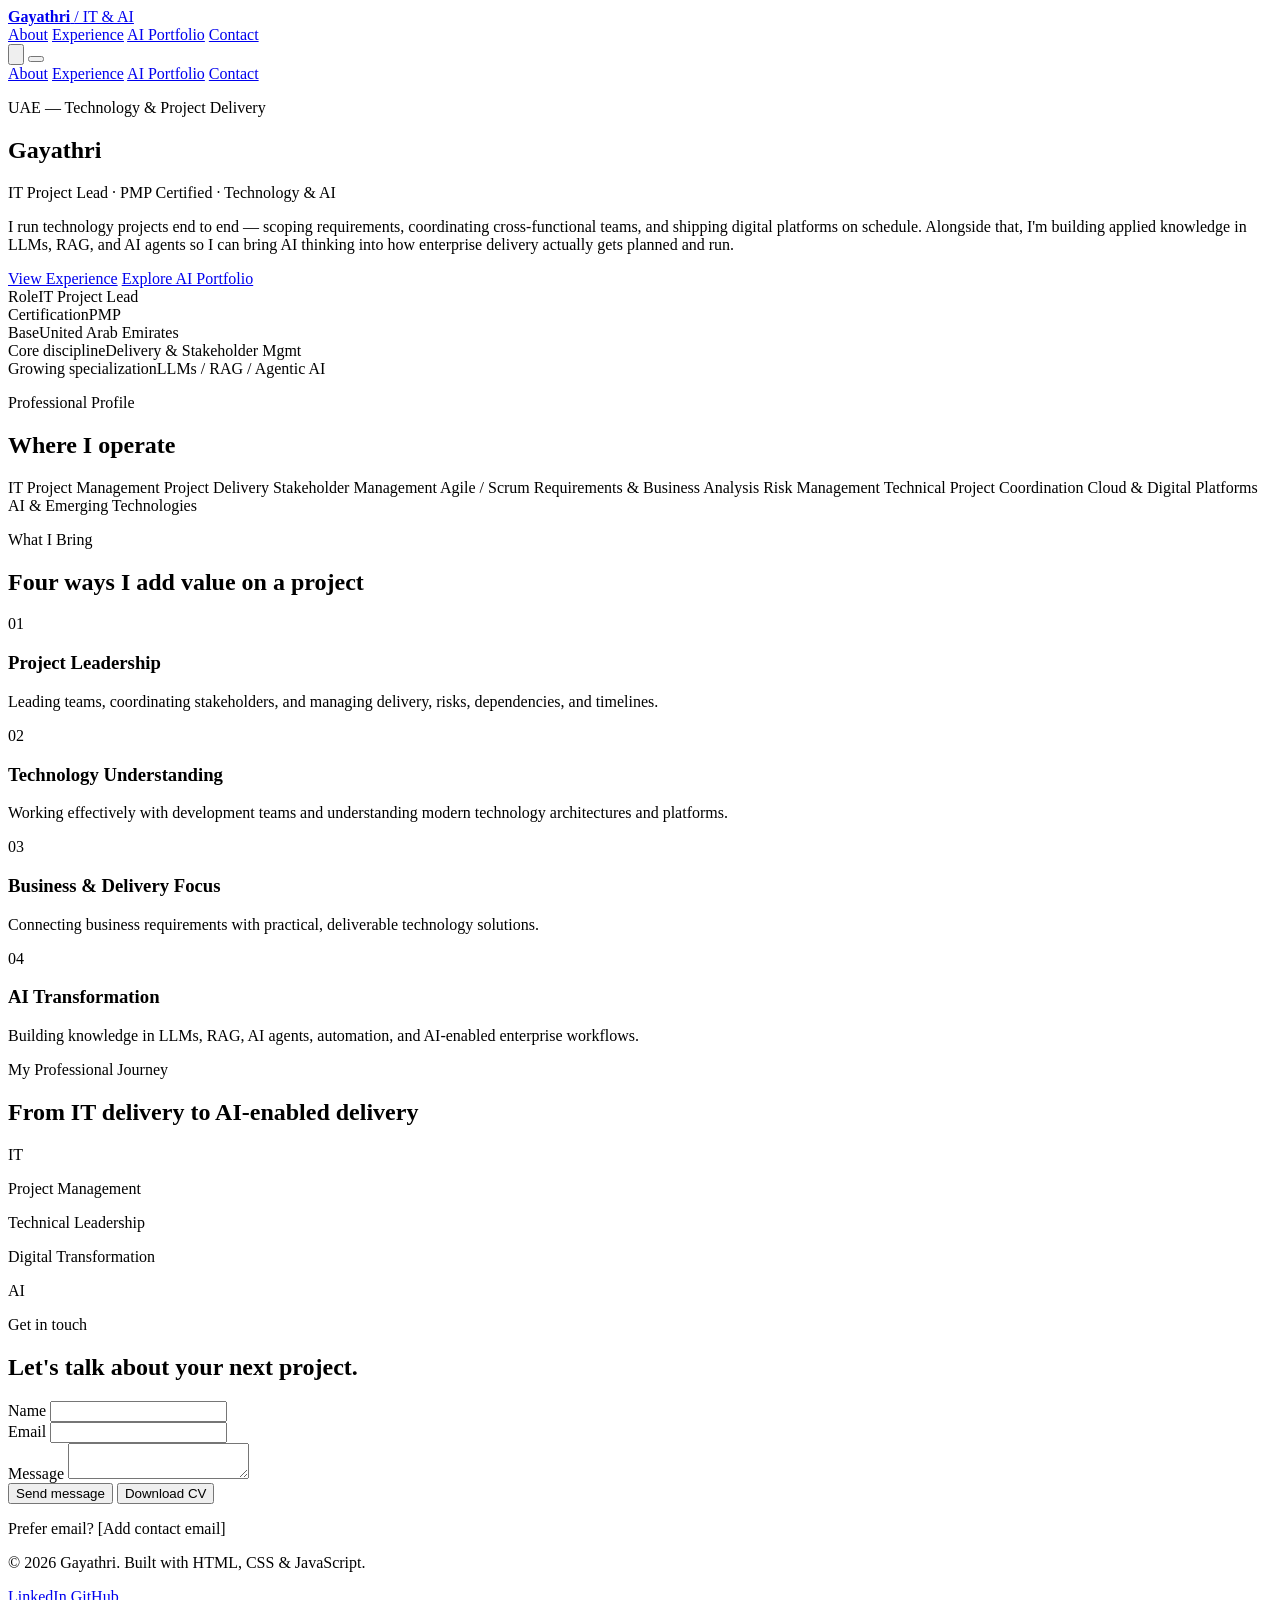
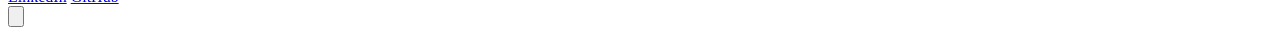
==== about.html @ c90a446b "Add files via upload" ====
<!DOCTYPE html>
<html lang="en">
<head>
<meta charset="UTF-8">
<meta name="viewport" content="width=device-width, initial-scale=1.0">
<title>Gayathri — IT Project Lead | PMP Certified | Technology &amp; AI</title>
<meta name="description" content="Gayathri is an IT Project Lead and PMP-certified professional based in the UAE, delivering technology projects and building capability in LLMs, RAG, and AI agents.">

<!-- Google Fonts: Fraunces (headlines), IBM Plex Sans (body), IBM Plex Mono (technical labels/data) -->
<link rel="preconnect" href="https://fonts.googleapis.com">
<link rel="preconnect" href="https://fonts.gstatic.com" crossorigin>
<link href="https://fonts.googleapis.com/css2?family=Fraunces:opsz,wght@9..144,400;9..144,500;9..144,600;9..144,700&family=IBM+Plex+Sans:wght@400;500;600&family=IBM+Plex+Mono:wght@400;500&display=swap" rel="stylesheet">

<link rel="stylesheet" href="css/style.css">
</head>
<body>

<div class="page-veil" aria-hidden="true"></div>

<!-- ============ NAVIGATION ============ -->
<header class="site-header">
  <div class="container nav">
    <a href="about.html" class="nav__brand">
      <strong>Gayathri</strong>
      <span>/ IT &amp; AI</span>
    </a>
    <nav class="nav__links" aria-label="Primary">
      <a href="about.html">About</a>
      <a href="experience.html">Experience</a>
      <a href="ai-portfolio.html">AI Portfolio</a>
      <a href="#contact">Contact</a>
    </nav>
    <div class="nav__actions">
      <button class="theme-toggle" data-theme-toggle aria-label="Toggle dark mode">
        <svg viewBox="0 0 24 24" fill="none" stroke="currentColor" stroke-width="2"><circle cx="12" cy="12" r="4"/><path d="M12 2v2M12 20v2M4.9 4.9l1.4 1.4M17.7 17.7l1.4 1.4M2 12h2M20 12h2M4.9 19.1l1.4-1.4M17.7 6.3l1.4-1.4"/></svg>
      </button>
      <button class="hamburger" data-hamburger aria-label="Toggle menu">
        <span></span><span></span><span></span>
      </button>
    </div>
  </div>
  <div class="nav__mobile-panel" data-mobile-panel>
    <a href="about.html">About</a>
    <a href="experience.html">Experience</a>
    <a href="ai-portfolio.html">AI Portfolio</a>
    <a href="#contact">Contact</a>
  </div>
</header>

<main>

  <!-- ============ HERO ============ -->
  <section class="hero container">
    <div class="hero__grid">
      <div class="reveal">
        <p class="hero__kicker eyebrow"><span class="tick"></span>UAE — Technology &amp; Project Delivery</p>
        <h1 class="hero__name">Gayathri</h1>
        <p class="hero__role">IT Project Lead · PMP Certified · Technology &amp; AI</p>
        <p class="hero__statement">
          I run technology projects end to end — scoping requirements, coordinating
          cross-functional teams, and shipping digital platforms on schedule. Alongside
          that, I'm building applied knowledge in LLMs, RAG, and AI agents so I can bring
          AI thinking into how enterprise delivery actually gets planned and run.
        </p>
        <div class="btn-row">
          <a href="experience.html" class="btn btn--primary">View Experience</a>
          <a href="ai-portfolio.html" class="btn btn--ghost">Explore AI Portfolio</a>
        </div>
      </div>
      <div class="hero__frame reveal">
        <div class="hero__frame-row"><span>Role</span><span>IT Project Lead</span></div>
        <div class="hero__frame-row"><span>Certification</span><span>PMP</span></div>
        <div class="hero__frame-row"><span>Base</span><span>United Arab Emirates</span></div>
        <div class="hero__frame-row"><span>Core discipline</span><span>Delivery &amp; Stakeholder Mgmt</span></div>
        <div class="hero__frame-row"><span>Growing specialization</span><span>LLMs / RAG / Agentic AI</span></div>
      </div>
    </div>
  </section>

  <!-- ============ PROFILE ============ -->
  <section class="section">
    <div class="container">
      <div class="section-head reveal">
        <p class="eyebrow"><span class="tick"></span>Professional Profile</p>
        <h2>Where I operate</h2>
      </div>
      <div class="chip-row reveal">
        <span class="chip">IT Project Management</span>
        <span class="chip">Project Delivery</span>
        <span class="chip">Stakeholder Management</span>
        <span class="chip">Agile / Scrum</span>
        <span class="chip">Requirements &amp; Business Analysis</span>
        <span class="chip">Risk Management</span>
        <span class="chip">Technical Project Coordination</span>
        <span class="chip">Cloud &amp; Digital Platforms</span>
        <span class="chip">AI &amp; Emerging Technologies</span>
      </div>
    </div>
  </section>

  <!-- ============ WHAT I BRING ============ -->
  <section class="section">
    <div class="container">
      <div class="section-head reveal">
        <p class="eyebrow"><span class="tick"></span>What I Bring</p>
        <h2>Four ways I add value on a project</h2>
      </div>
      <div class="grid-4">
        <div class="bring-card reveal">
          <p class="num">01</p>
          <h3>Project Leadership</h3>
          <p>Leading teams, coordinating stakeholders, and managing delivery, risks, dependencies, and timelines.</p>
        </div>
        <div class="bring-card reveal">
          <p class="num">02</p>
          <h3>Technology Understanding</h3>
          <p>Working effectively with development teams and understanding modern technology architectures and platforms.</p>
        </div>
        <div class="bring-card reveal">
          <p class="num">03</p>
          <h3>Business &amp; Delivery Focus</h3>
          <p>Connecting business requirements with practical, deliverable technology solutions.</p>
        </div>
        <div class="bring-card reveal">
          <p class="num">04</p>
          <h3>AI Transformation</h3>
          <p>Building knowledge in LLMs, RAG, AI agents, automation, and AI-enabled enterprise workflows.</p>
        </div>
      </div>
    </div>
  </section>

  <!-- ============ JOURNEY ============ -->
  <section class="section section--dark">
    <div class="container">
      <div class="section-head reveal">
        <p class="eyebrow"><span class="tick"></span>My Professional Journey</p>
        <h2>From IT delivery to AI-enabled delivery</h2>
      </div>
      <div class="journey reveal">
        <div class="journey__stop"><div class="journey__dot"></div><p class="journey__label">IT</p></div>
        <div class="journey__stop"><div class="journey__dot"></div><p class="journey__label">Project Management</p></div>
        <div class="journey__stop"><div class="journey__dot"></div><p class="journey__label">Technical Leadership</p></div>
        <div class="journey__stop"><div class="journey__dot"></div><p class="journey__label">Digital Transformation</p></div>
        <div class="journey__stop"><div class="journey__dot"></div><p class="journey__label">AI</p></div>
      </div>
    </div>
  </section>

  <!-- ============ CONTACT CTA ============ -->
  <section class="section" id="contact">
    <div class="container">
      <div class="contact-cta reveal">
        <p class="eyebrow"><span class="tick"></span>Get in touch</p>
        <h2>Let's talk about your next project.</h2>
        <form class="contact-form" data-contact-form>
          <div class="field">
            <label for="name">Name</label>
            <input type="text" id="name" name="name" required>
          </div>
          <div class="field">
            <label for="email">Email</label>
            <input type="email" id="email" name="email" required>
          </div>
          <div class="field full">
            <label for="message">Message</label>
            <textarea id="message" name="message" required></textarea>
          </div>
          <div class="full btn-row">
            <button type="submit" class="btn btn--primary">Send message</button>
            <button type="button" class="btn btn--ghost" data-download-cv>Download CV</button>
          </div>
          <p class="form-note full" data-form-note>Prefer email? <span class="placeholder">[Add contact email]</span></p>
        </form>
      </div>
    </div>
  </section>

</main>

<!-- ============ FOOTER ============ -->
<footer class="site-footer container">
  <p>&copy; <span id="year"></span> Gayathri. Built with HTML, CSS &amp; JavaScript.</p>
  <div class="footer-links">
    <a href="https://linkedin.com" target="_blank" rel="noopener">LinkedIn</a>
    <a href="https://github.com" target="_blank" rel="noopener">GitHub</a>
  </div>
</footer>

<button class="back-to-top" data-back-to-top aria-label="Back to top">
  <svg viewBox="0 0 24 24" fill="none" stroke="currentColor" stroke-width="2"><path d="M12 19V5M5 12l7-7 7 7"/></svg>
</button>

<script src="js/main.js"></script>
<script>document.getElementById('year').textContent = new Date().getFullYear();</script>
</body>
</html>
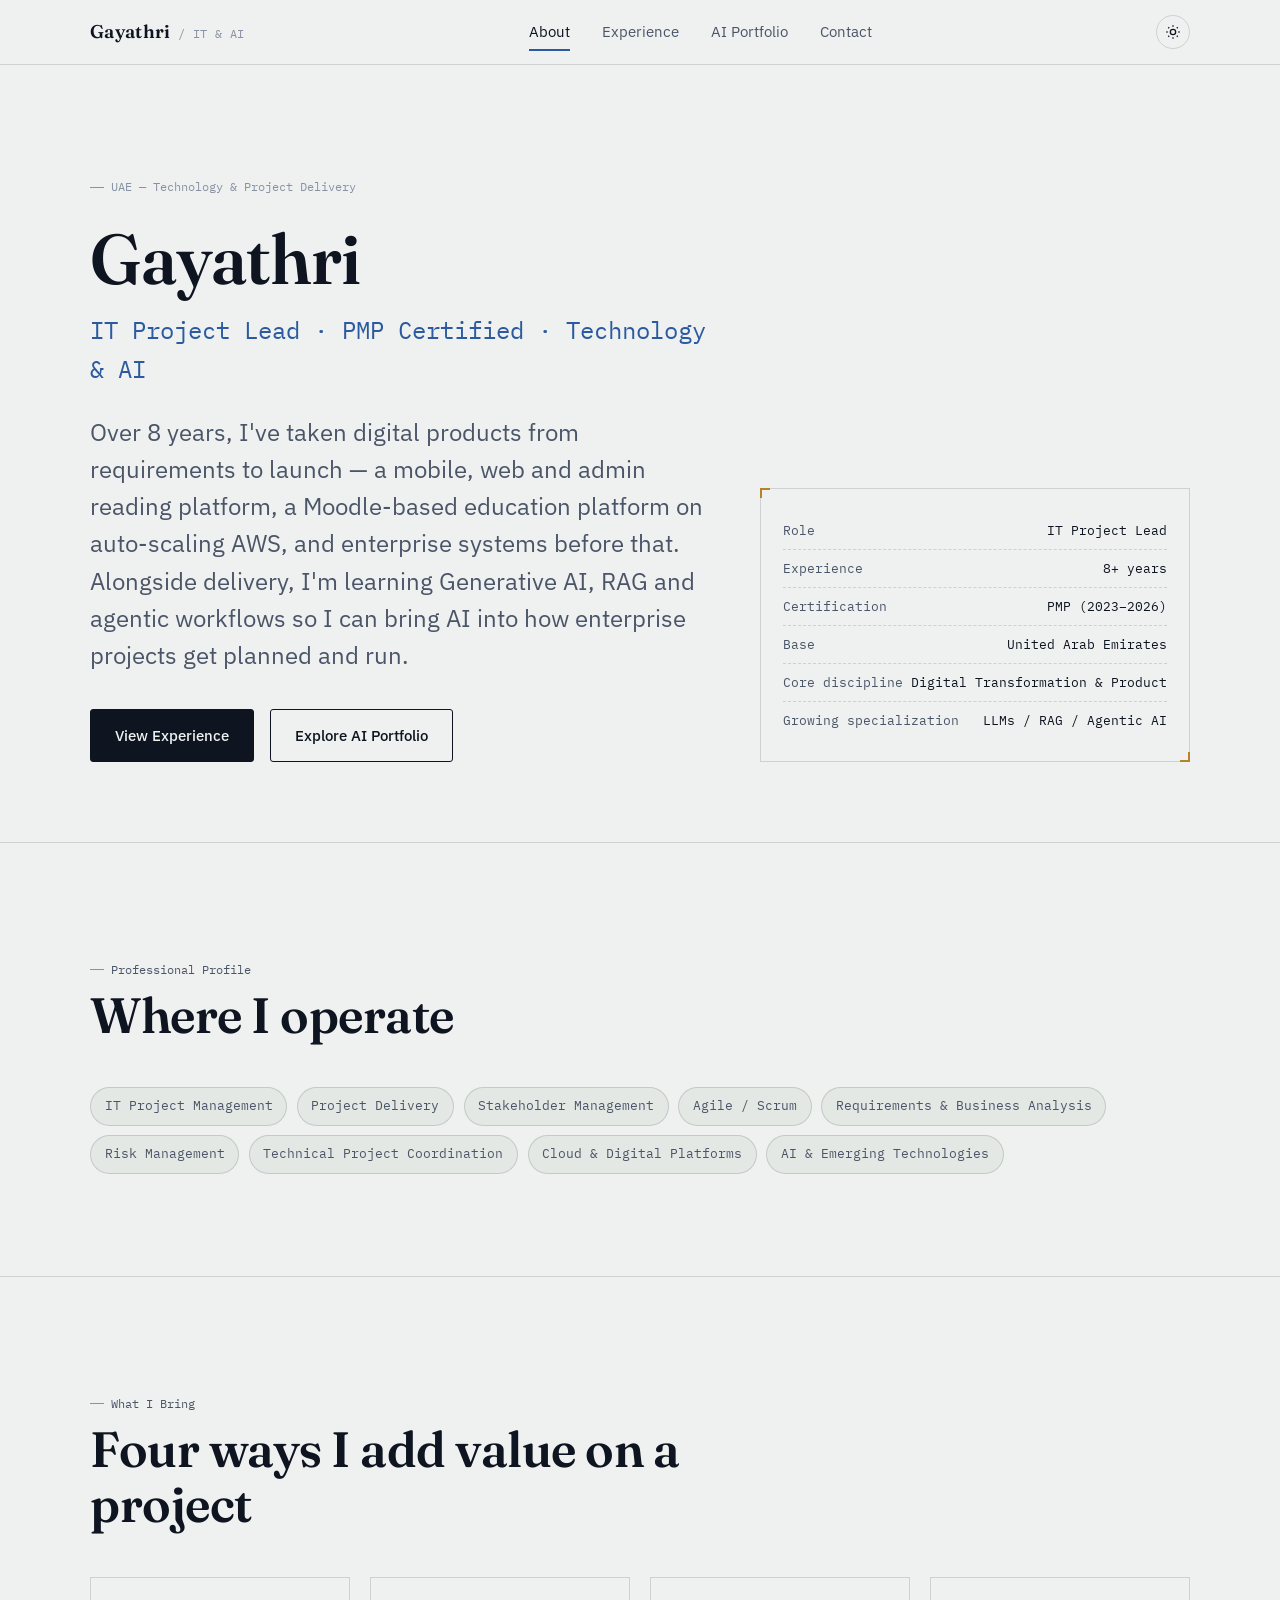
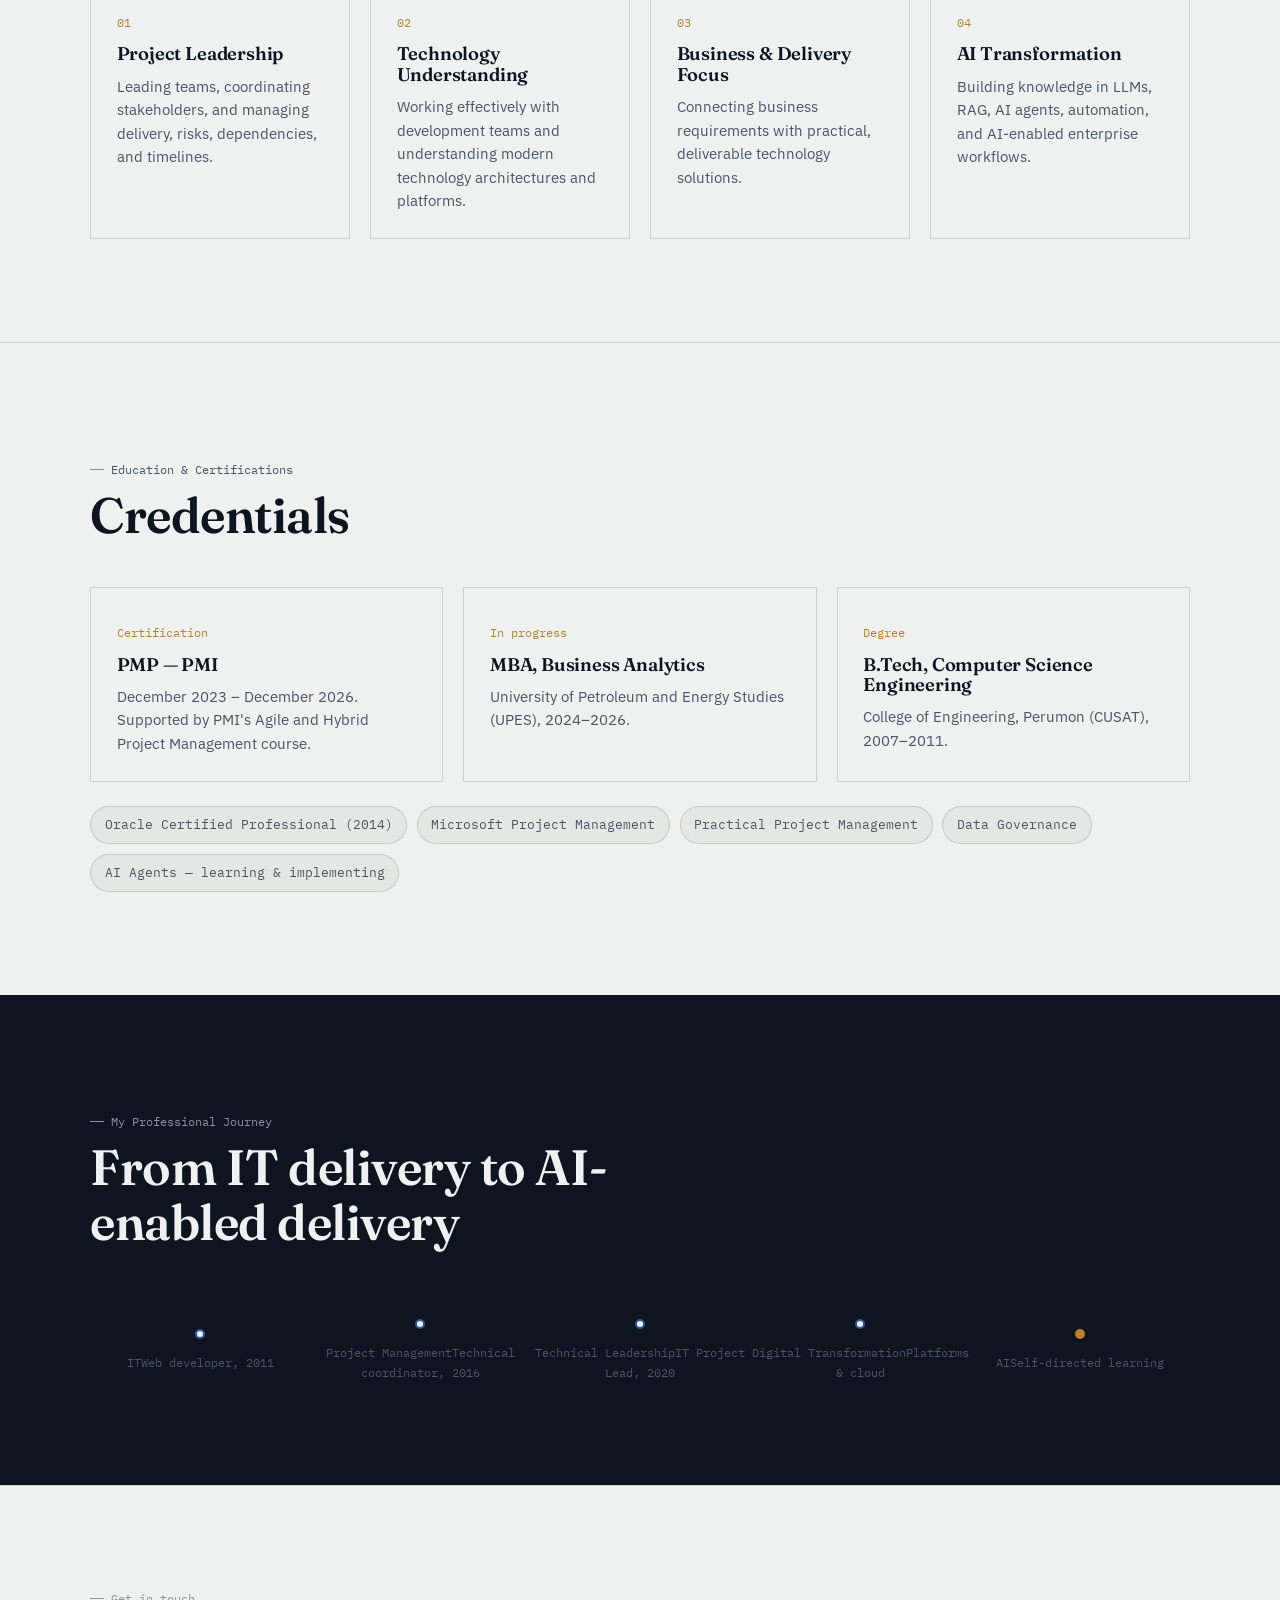
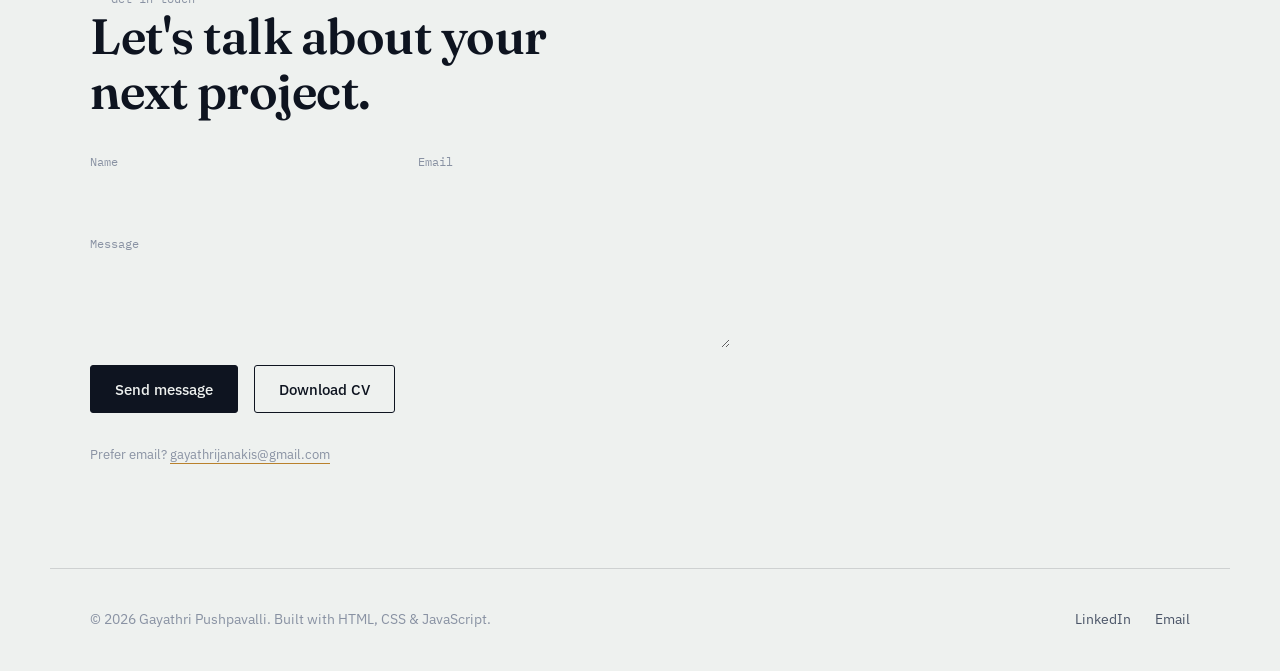
==== commit 96ca0dbc: "Add files via upload" ====
--- a/about.html
+++ b/about.html
@@ -4,7 +4,7 @@
 <meta charset="UTF-8">
 <meta name="viewport" content="width=device-width, initial-scale=1.0">
 <title>Gayathri — IT Project Lead | PMP Certified | Technology &amp; AI</title>
-<meta name="description" content="Gayathri is an IT Project Lead and PMP-certified professional based in the UAE, delivering technology projects and building capability in LLMs, RAG, and AI agents.">
+<meta name="description" content="Gayathri Pushpavalli is a PMP-certified IT Project Lead in the UAE with 8+ years delivering enterprise platforms, LMS, mobile and web products, and growing capability in Generative AI, RAG, and agentic AI.">
 
 <!-- Google Fonts: Fraunces (headlines), IBM Plex Sans (body), IBM Plex Mono (technical labels/data) -->
 <link rel="preconnect" href="https://fonts.googleapis.com">
@@ -57,10 +57,10 @@
         <h1 class="hero__name">Gayathri</h1>
         <p class="hero__role">IT Project Lead · PMP Certified · Technology &amp; AI</p>
         <p class="hero__statement">
-          I run technology projects end to end — scoping requirements, coordinating
-          cross-functional teams, and shipping digital platforms on schedule. Alongside
-          that, I'm building applied knowledge in LLMs, RAG, and AI agents so I can bring
-          AI thinking into how enterprise delivery actually gets planned and run.
+          Over 8 years, I've taken digital products from requirements to launch — a mobile,
+          web and admin reading platform, a Moodle-based education platform on auto-scaling AWS,
+          and enterprise systems before that. Alongside delivery, I'm learning Generative AI, RAG
+          and agentic workflows so I can bring AI into how enterprise projects get planned and run.
         </p>
         <div class="btn-row">
           <a href="experience.html" class="btn btn--primary">View Experience</a>
@@ -69,9 +69,10 @@
       </div>
       <div class="hero__frame reveal">
         <div class="hero__frame-row"><span>Role</span><span>IT Project Lead</span></div>
-        <div class="hero__frame-row"><span>Certification</span><span>PMP</span></div>
+        <div class="hero__frame-row"><span>Experience</span><span>8+ years</span></div>
+        <div class="hero__frame-row"><span>Certification</span><span>PMP (2023–2026)</span></div>
         <div class="hero__frame-row"><span>Base</span><span>United Arab Emirates</span></div>
-        <div class="hero__frame-row"><span>Core discipline</span><span>Delivery &amp; Stakeholder Mgmt</span></div>
+        <div class="hero__frame-row"><span>Core discipline</span><span>Digital Transformation &amp; Product</span></div>
         <div class="hero__frame-row"><span>Growing specialization</span><span>LLMs / RAG / Agentic AI</span></div>
       </div>
     </div>
@@ -130,6 +131,28 @@
     </div>
   </section>
 
+  <!-- ============ CREDENTIALS ============ -->
+  <section class="section">
+    <div class="container">
+      <div class="section-head reveal">
+        <p class="eyebrow"><span class="tick"></span>Education &amp; Certifications</p>
+        <h2>Credentials</h2>
+      </div>
+      <div class="grid-3">
+        <div class="bring-card reveal"><p class="num">Certification</p><h3>PMP — PMI</h3><p>December 2023 – December 2026. Supported by PMI's Agile and Hybrid Project Management course.</p></div>
+        <div class="bring-card reveal"><p class="num">In progress</p><h3>MBA, Business Analytics</h3><p>University of Petroleum and Energy Studies (UPES), 2024–2026.</p></div>
+        <div class="bring-card reveal"><p class="num">Degree</p><h3>B.Tech, Computer Science Engineering</h3><p>College of Engineering, Perumon (CUSAT), 2007–2011.</p></div>
+      </div>
+      <div class="chip-row reveal" style="margin-top:1.5rem;">
+        <span class="chip">Oracle Certified Professional (2014)</span>
+        <span class="chip">Microsoft Project Management</span>
+        <span class="chip">Practical Project Management</span>
+        <span class="chip">Data Governance</span>
+        <span class="chip">AI Agents — learning &amp; implementing</span>
+      </div>
+    </div>
+  </section>
+
   <!-- ============ JOURNEY ============ -->
   <section class="section section--dark">
     <div class="container">
@@ -138,11 +161,11 @@
         <h2>From IT delivery to AI-enabled delivery</h2>
       </div>
       <div class="journey reveal">
-        <div class="journey__stop"><div class="journey__dot"></div><p class="journey__label">IT</p></div>
-        <div class="journey__stop"><div class="journey__dot"></div><p class="journey__label">Project Management</p></div>
-        <div class="journey__stop"><div class="journey__dot"></div><p class="journey__label">Technical Leadership</p></div>
-        <div class="journey__stop"><div class="journey__dot"></div><p class="journey__label">Digital Transformation</p></div>
-        <div class="journey__stop"><div class="journey__dot"></div><p class="journey__label">AI</p></div>
+        <div class="journey__stop"><div class="journey__dot"></div><p class="journey__label">IT<span class="journey__sub">Web developer, 2011</span></p></div>
+        <div class="journey__stop"><div class="journey__dot"></div><p class="journey__label">Project Management<span class="journey__sub">Technical coordinator, 2016</span></p></div>
+        <div class="journey__stop"><div class="journey__dot"></div><p class="journey__label">Technical Leadership<span class="journey__sub">IT Project Lead, 2020</span></p></div>
+        <div class="journey__stop"><div class="journey__dot"></div><p class="journey__label">Digital Transformation<span class="journey__sub">Platforms &amp; cloud</span></p></div>
+        <div class="journey__stop"><div class="journey__dot"></div><p class="journey__label">AI<span class="journey__sub">Self-directed learning</span></p></div>
       </div>
     </div>
   </section>
@@ -170,7 +193,7 @@
             <button type="submit" class="btn btn--primary">Send message</button>
             <button type="button" class="btn btn--ghost" data-download-cv>Download CV</button>
           </div>
-          <p class="form-note full" data-form-note>Prefer email? <span class="placeholder">[Add contact email]</span></p>
+          <p class="form-note full" data-form-note>Prefer email? <a href="mailto:gayathrijanakis@gmail.com" style="border-bottom:1px solid var(--brass);">gayathrijanakis@gmail.com</a></p>
         </form>
       </div>
     </div>
@@ -180,10 +203,10 @@
 
 <!-- ============ FOOTER ============ -->
 <footer class="site-footer container">
-  <p>&copy; <span id="year"></span> Gayathri. Built with HTML, CSS &amp; JavaScript.</p>
+  <p>&copy; <span id="year"></span> Gayathri Pushpavalli. Built with HTML, CSS &amp; JavaScript.</p>
   <div class="footer-links">
-    <a href="https://linkedin.com" target="_blank" rel="noopener">LinkedIn</a>
-    <a href="https://github.com" target="_blank" rel="noopener">GitHub</a>
+    <a href="https://linkedin.com/in/gayathri-pushpavalli" target="_blank" rel="noopener">LinkedIn</a>
+    <a href="mailto:gayathrijanakis@gmail.com">Email</a>
   </div>
 </footer>
 
--- a/css/style.css
+++ b/css/style.css
@@ -0,0 +1,545 @@
+/* ============================================================
+   GAYATHRI — IT PROJECT LEAD / AI PORTFOLIO
+   Design language: "systems blueprint" — the visual vocabulary of
+   technical drawings (rulers, corner marks, connector lines) applied
+   to a project-delivery + AI-engineering profile. Ink navy + cool
+   paper for the PM discipline, brass for the AI specialization.
+   ============================================================ */
+
+/* ---------- Design tokens ---------- */
+:root{
+  /* Color */
+  --ink:        #0E1420;   /* near-black navy — dark sections, headings on paper */
+  --ink-2:      #16203A;   /* secondary dark surface */
+  --paper:      #EEF1EF;   /* cool paper — NOT warm cream, ties to blueprint theme */
+  --paper-2:    #E3E8E4;   /* slightly deeper paper for cards */
+  --slate:      #4B5568;   /* secondary text on paper */
+  --slate-soft: #8992A3;   /* tertiary text / meta */
+  --blue:       #2C5AA0;   /* blueprint blue — PM / delivery accent */
+  --blue-bright:#5B9BE0;   /* blueprint blue for dark backgrounds */
+  --brass:      #B9812C;   /* brass — AI specialization accent */
+  --brass-bright:#E0A63E;  /* brass for dark backgrounds */
+  --line:       rgba(14,20,32,0.14);
+  --line-dark:  rgba(238,241,239,0.16);
+  --white:      #FCFCFA;
+
+  /* Type */
+  --font-display: "Fraunces", "Iowan Old Style", Georgia, serif;
+  --font-body:    "IBM Plex Sans", -apple-system, BlinkMacSystemFont, sans-serif;
+  --font-mono:    "IBM Plex Mono", ui-monospace, "SF Mono", monospace;
+
+  /* Scale */
+  --step-1: clamp(0.85rem, 0.82rem + 0.15vw, 0.95rem);
+  --step0:  clamp(1rem, 0.96rem + 0.2vw, 1.1rem);
+  --step1:  clamp(1.25rem, 1.15rem + 0.5vw, 1.5rem);
+  --step2:  clamp(1.6rem, 1.4rem + 1vw, 2.1rem);
+  --step3:  clamp(2.1rem, 1.7rem + 2vw, 3.1rem);
+  --step4:  clamp(2.6rem, 2rem + 3vw, 4.4rem);
+
+  --maxw: 1180px;
+  --radius: 3px;
+}
+
+@media (prefers-color-scheme: light){ }
+
+/* dark mode overrides applied via [data-theme="dark"] on <html> */
+html[data-theme="dark"]{
+  --paper:   #10141F;
+  --paper-2: #171D2C;
+  --ink:     #F2F3F0;
+  --ink-2:   #0B0F18;
+  --slate:   #B7BEC9;
+  --slate-soft: #7C8494;
+  --line:    rgba(242,243,240,0.14);
+  --white:   #10141F;
+}
+
+/* ---------- Reset ---------- */
+*,*::before,*::after{ box-sizing:border-box; }
+html{ scroll-behavior:smooth; }
+@media (prefers-reduced-motion: reduce){
+  html{ scroll-behavior:auto; }
+  *,*::before,*::after{ animation-duration:0.001ms !important; animation-iteration-count:1 !important; transition-duration:0.001ms !important; scroll-behavior:auto !important; }
+}
+body{
+  margin:0;
+  background:var(--paper);
+  color:var(--ink);
+  font-family:var(--font-body);
+  font-size:var(--step0);
+  line-height:1.6;
+  -webkit-font-smoothing:antialiased;
+}
+img{ max-width:100%; display:block; }
+a{ color:inherit; text-decoration:none; }
+ul{ margin:0; padding:0; list-style:none; }
+h1,h2,h3,h4{ margin:0; font-family:var(--font-display); font-weight:600; line-height:1.12; letter-spacing:-0.01em; }
+p{ margin:0; }
+button{ font-family:inherit; cursor:pointer; }
+
+:focus-visible{
+  outline:2px solid var(--blue-bright);
+  outline-offset:3px;
+}
+
+.container{
+  max-width:var(--maxw);
+  margin-inline:auto;
+  padding-inline:clamp(1.25rem, 4vw, 2.5rem);
+}
+
+.eyebrow{
+  font-family:var(--font-mono);
+  font-size:0.78rem;
+  color:var(--slate-soft);
+  display:flex;
+  align-items:center;
+  gap:0.6em;
+}
+.eyebrow .tick{ width:1.1em; height:1px; background:var(--slate-soft); display:inline-block; }
+
+.section{ padding-block: clamp(3.5rem, 8vw, 6.5rem); border-top:1px solid var(--line); }
+.section--tight{ padding-block: clamp(2.5rem, 5vw, 4rem); }
+.section--dark{ background:var(--ink); color:var(--paper); border-top:none; }
+.section--dark .eyebrow{ color:var(--slate-soft); }
+.section--dark .eyebrow .tick{ background:var(--slate-soft); }
+
+.section-head{ max-width:640px; margin-bottom:2.75rem; }
+.section-head h2{ font-size:var(--step3); margin-top:0.5rem; }
+.section-head p{ color:var(--slate); margin-top:0.9rem; }
+.section--dark .section-head p{ color:var(--slate-soft); }
+
+/* ---------- Blueprint corner marks ---------- */
+.corner-card{
+  position:relative;
+  border:1px solid var(--line);
+  padding:1.6rem;
+  background:var(--paper-2);
+}
+.corner-card::before,.corner-card::after{
+  content:"";
+  position:absolute;
+  width:9px; height:9px;
+  border-color:var(--blue);
+  border-style:solid;
+  opacity:0.55;
+}
+.corner-card::before{ top:-1px; left:-1px; border-width:2px 0 0 2px; }
+.corner-card::after{ bottom:-1px; right:-1px; border-width:0 2px 2px 0; }
+.corner-card--brass::before,.corner-card--brass::after{ border-color:var(--brass); }
+
+/* ---------- Nav ---------- */
+.site-header{
+  position:sticky; top:0; z-index:50;
+  background:color-mix(in srgb, var(--paper) 90%, transparent);
+  backdrop-filter:blur(10px);
+  border-bottom:1px solid var(--line);
+}
+.nav{
+  display:flex; align-items:center; justify-content:space-between;
+  padding-block:0.95rem;
+}
+.nav__brand{
+  font-family:var(--font-mono);
+  font-size:0.95rem;
+  letter-spacing:0.02em;
+  display:flex; align-items:baseline; gap:0.5rem;
+}
+.nav__brand strong{ font-family:var(--font-display); font-size:1.15rem; font-weight:600; }
+.nav__brand span{ color:var(--slate-soft); font-size:0.75rem; }
+.nav__links{ display:flex; align-items:center; gap:2rem; }
+.nav__links a{
+  font-size:0.92rem;
+  color:var(--slate);
+  position:relative;
+  padding-block:0.3rem;
+}
+.nav__links a::after{
+  content:""; position:absolute; left:0; right:0; bottom:-2px; height:2px;
+  background:var(--blue); transform:scaleX(0); transform-origin:left;
+  transition:transform 0.25s ease;
+}
+.nav__links a:hover::after, .nav__links a.is-active::after{ transform:scaleX(1); }
+.nav__links a.is-active{ color:var(--ink); }
+.nav__actions{ display:flex; align-items:center; gap:0.9rem; }
+.theme-toggle{
+  border:1px solid var(--line); background:transparent; color:var(--ink);
+  width:34px; height:34px; border-radius:50%;
+  display:flex; align-items:center; justify-content:center;
+  transition:border-color 0.2s ease;
+}
+.theme-toggle:hover{ border-color:var(--blue); }
+.theme-toggle svg{ width:16px; height:16px; }
+.hamburger{
+  display:none; flex-direction:column; gap:4px; background:none; border:none; padding:6px;
+}
+.hamburger span{ width:22px; height:2px; background:var(--ink); display:block; transition:transform 0.25s ease, opacity 0.25s ease; }
+.nav__mobile-panel{
+  display:none;
+  flex-direction:column;
+  gap:0;
+  border-top:1px solid var(--line);
+  background:var(--paper);
+}
+.nav__mobile-panel a{
+  padding:1rem clamp(1.25rem,4vw,2.5rem);
+  border-bottom:1px solid var(--line);
+  font-size:1rem;
+}
+html.nav-open .nav__mobile-panel{ display:flex; }
+html.nav-open .hamburger span:nth-child(1){ transform:translateY(6px) rotate(45deg); }
+html.nav-open .hamburger span:nth-child(2){ opacity:0; }
+html.nav-open .hamburger span:nth-child(3){ transform:translateY(-6px) rotate(-45deg); }
+
+@media (max-width:820px){
+  .nav__links{ display:none; }
+  .hamburger{ display:flex; }
+}
+
+/* ---------- Buttons ---------- */
+.btn{
+  display:inline-flex; align-items:center; gap:0.55rem;
+  padding:0.85rem 1.5rem;
+  font-size:0.92rem; font-weight:500;
+  border:1px solid var(--ink);
+  border-radius:var(--radius);
+  transition:background-color 0.2s ease, color 0.2s ease, border-color 0.2s ease, transform 0.15s ease;
+  background:transparent;
+}
+.btn:hover{ transform:translateY(-1px); }
+.btn--primary{ background:var(--ink); color:var(--paper); }
+.btn--primary:hover{ background:var(--blue); border-color:var(--blue); }
+.btn--ghost{ color:var(--ink); }
+.btn--ghost:hover{ border-color:var(--blue); color:var(--blue); }
+.section--dark .btn--ghost{ color:var(--paper); border-color:var(--line-dark); }
+.section--dark .btn--primary{ background:var(--paper); color:var(--ink); border-color:var(--paper); }
+.btn-row{ display:flex; gap:1rem; flex-wrap:wrap; }
+
+/* ---------- Hero (About) ---------- */
+.hero{
+  padding-block: clamp(3.5rem, 10vw, 7rem) clamp(3rem, 7vw, 5rem);
+  position:relative;
+}
+.hero__grid{
+  display:grid;
+  grid-template-columns: 1.3fr 0.9fr;
+  gap:3rem;
+  align-items:end;
+}
+.hero__kicker{ margin-bottom:1.4rem; }
+.hero__name{ font-size:var(--step4); }
+.hero__role{
+  font-family:var(--font-mono);
+  font-size:var(--step1);
+  color:var(--blue);
+  margin-top:0.8rem;
+}
+.hero__statement{
+  margin-top:1.6rem;
+  max-width:52ch;
+  color:var(--slate);
+  font-size:var(--step1);
+  line-height:1.55;
+}
+.hero .btn-row{ margin-top:2.2rem; }
+.hero__frame{
+  border:1px solid var(--line);
+  padding:1.4rem;
+  position:relative;
+  font-family:var(--font-mono);
+  font-size:0.82rem;
+  color:var(--slate);
+}
+.hero__frame::before,.hero__frame::after{
+  content:""; position:absolute; width:10px; height:10px; border-color:var(--brass); border-style:solid;
+}
+.hero__frame::before{ top:-1px; left:-1px; border-width:2px 0 0 2px; }
+.hero__frame::after{ bottom:-1px; right:-1px; border-width:0 2px 2px 0; }
+.hero__frame-row{ display:flex; justify-content:space-between; padding-block:0.5rem; border-bottom:1px dashed var(--line); }
+.hero__frame-row:last-child{ border-bottom:none; }
+.hero__frame-row span:last-child{ color:var(--ink); }
+
+@media (max-width:900px){
+  .hero__grid{ grid-template-columns:1fr; }
+}
+
+/* ---------- Profile chips ---------- */
+.chip-row{ display:flex; flex-wrap:wrap; gap:0.6rem; }
+.chip{
+  font-family:var(--font-mono);
+  font-size:0.8rem;
+  padding:0.5rem 0.85rem;
+  border:1px solid var(--line);
+  border-radius:100px;
+  color:var(--slate);
+  background:var(--paper-2);
+}
+
+/* ---------- Bring cards ---------- */
+.grid-4{ display:grid; grid-template-columns:repeat(4,1fr); gap:1.25rem; }
+.grid-3{ display:grid; grid-template-columns:repeat(3,1fr); gap:1.25rem; }
+.grid-2{ display:grid; grid-template-columns:repeat(2,1fr); gap:1.25rem; }
+@media (max-width:980px){ .grid-4{ grid-template-columns:repeat(2,1fr);} .grid-3{ grid-template-columns:repeat(2,1fr);} }
+@media (max-width:620px){ .grid-4,.grid-3,.grid-2{ grid-template-columns:1fr; } }
+
+.bring-card{
+  padding:1.6rem;
+  border:1px solid var(--line);
+  transition:border-color 0.2s ease, transform 0.2s ease;
+}
+.bring-card:hover{ border-color:var(--blue); transform:translateY(-3px); }
+.bring-card .num{ font-family:var(--font-mono); font-size:0.78rem; color:var(--brass); }
+.bring-card h3{ font-size:1.15rem; margin-top:0.7rem; }
+.bring-card p{ color:var(--slate); margin-top:0.6rem; font-size:0.92rem; }
+
+/* ---------- Journey rail ---------- */
+.journey{
+  display:flex; align-items:center; justify-content:space-between;
+  position:relative; margin-top:2.5rem; padding-top:1.5rem;
+}
+.journey::before{
+  content:""; position:absolute; top:1.5rem; left:0; right:0; height:1px; background:var(--line);
+}
+.journey__stop{ position:relative; text-align:center; flex:1; }
+.journey__dot{
+  width:10px; height:10px; border-radius:50%; background:var(--paper); border:2px solid var(--blue);
+  margin:0 auto 0.9rem; position:relative; z-index:1;
+}
+.journey__stop:last-child .journey__dot{ border-color:var(--brass); background:var(--brass); }
+.journey__label{ font-family:var(--font-mono); font-size:0.78rem; color:var(--slate); }
+@media (max-width:760px){
+  .journey{ flex-direction:column; align-items:flex-start; gap:1.6rem; }
+  .journey::before{ top:0; bottom:0; left:5px; right:auto; width:1px; height:auto; }
+  .journey__stop{ display:flex; align-items:center; gap:1rem; text-align:left; }
+  .journey__dot{ margin:0; }
+}
+
+/* ---------- Timeline (Experience) ---------- */
+.timeline{ position:relative; margin-top:1rem; }
+.timeline::before{
+  content:""; position:absolute; left:110px; top:0; bottom:0; width:1px; background:var(--line);
+}
+.timeline-item{
+  display:grid; grid-template-columns:110px 1fr; gap:0; position:relative;
+  padding-block:2.2rem; border-bottom:1px solid var(--line);
+}
+.timeline-item:first-child{ padding-top:0; }
+.timeline-item::before{
+  content:""; position:absolute; left:106px; top:2.6rem; width:9px; height:9px;
+  border-radius:50%; background:var(--blue); border:2px solid var(--paper); outline:1px solid var(--blue);
+}
+.timeline-item__period{ font-family:var(--font-mono); font-size:0.78rem; color:var(--slate-soft); padding-top:0.15rem; }
+.timeline-item__body{ padding-left:2rem; }
+.timeline-item__role{ font-size:1.3rem; font-family:var(--font-display); }
+.timeline-item__org{ color:var(--blue); font-size:0.95rem; margin-top:0.25rem; font-family:var(--font-mono); }
+.timeline-item__loc{ color:var(--slate-soft); font-size:0.85rem; }
+.timeline-item__list{ margin-top:1rem; display:flex; flex-direction:column; gap:0.5rem; }
+.timeline-item__list li{ color:var(--slate); font-size:0.94rem; padding-left:1.1rem; position:relative; }
+.timeline-item__list li::before{ content:"–"; position:absolute; left:0; color:var(--blue-bright); }
+.timeline-item__tools{ margin-top:1.1rem; display:flex; flex-wrap:wrap; gap:0.5rem; }
+
+.placeholder{
+  color:var(--slate-soft);
+  font-style:italic;
+  border-bottom:1px dashed var(--slate-soft);
+}
+
+@media (max-width:700px){
+  .timeline::before{ left:0; }
+  .timeline-item{ grid-template-columns:1fr; }
+  .timeline-item::before{ display:none; }
+  .timeline-item__body{ padding-left:0; margin-top:0.4rem; }
+}
+
+/* ---------- Tech category cards ---------- */
+.tech-card{
+  border:1px solid var(--line); padding:1.5rem;
+}
+.tech-card h3{ font-size:1.05rem; display:flex; align-items:center; gap:0.6rem; }
+.tech-card h3 .dot{ width:8px; height:8px; background:var(--blue); border-radius:50%; }
+.tech-card__items{ margin-top:1.1rem; display:flex; flex-wrap:wrap; gap:0.5rem; }
+.tag{
+  font-family:var(--font-mono); font-size:0.78rem; padding:0.35rem 0.65rem;
+  border:1px solid var(--line); color:var(--slate); background:var(--paper);
+}
+
+/* ---------- Filter bar ---------- */
+.filter-bar{ display:flex; flex-wrap:wrap; gap:0.6rem; margin-bottom:2rem; }
+.filter-btn{
+  font-family:var(--font-mono); font-size:0.8rem; padding:0.5rem 0.9rem;
+  border:1px solid var(--line); background:transparent; color:var(--slate);
+  border-radius:100px; transition:all 0.2s ease;
+}
+.filter-btn:hover{ border-color:var(--blue); }
+.filter-btn.is-active{ background:var(--ink); color:var(--paper); border-color:var(--ink); }
+
+/* ---------- Project / case-study cards ---------- */
+.project-card{
+  border:1px solid var(--line);
+  cursor:pointer;
+  transition:border-color 0.2s ease;
+}
+.project-card.is-hidden{ display:none; }
+.project-card:hover{ border-color:var(--blue); }
+.project-card__head{
+  padding:1.5rem;
+  display:flex; justify-content:space-between; align-items:flex-start; gap:1rem;
+}
+.project-card__tagrow{ display:flex; gap:0.5rem; flex-wrap:wrap; margin-bottom:0.7rem; }
+.project-card__title{ font-size:1.2rem; }
+.project-card__toggle{
+  border:1px solid var(--line); background:none; color:var(--ink);
+  width:30px; height:30px; border-radius:50%; flex:none;
+  display:flex; align-items:center; justify-content:center;
+  transition:transform 0.25s ease;
+}
+.project-card.is-open .project-card__toggle{ transform:rotate(45deg); }
+.project-card__body{
+  max-height:0; overflow:hidden; transition:max-height 0.35s ease;
+  border-top:1px solid transparent;
+}
+.project-card.is-open .project-card__body{ border-top:1px solid var(--line); }
+.project-card__body-inner{ padding:1.5rem; display:grid; gap:1.1rem; grid-template-columns:repeat(2,1fr); }
+@media (max-width:700px){ .project-card__body-inner{ grid-template-columns:1fr; } }
+.project-card__field h4{
+  font-family:var(--font-mono); font-size:0.72rem; text-transform:none;
+  color:var(--brass); letter-spacing:0.02em; margin-bottom:0.4rem;
+}
+.project-card__field p{ color:var(--slate); font-size:0.92rem; }
+
+.badge{
+  font-family:var(--font-mono); font-size:0.7rem; padding:0.3rem 0.55rem;
+  border:1px solid var(--brass); color:var(--brass); border-radius:2px;
+}
+.badge--blue{ border-color:var(--blue); color:var(--blue); }
+
+/* ---------- Skill bars ---------- */
+.skill-row{ display:flex; align-items:center; gap:1rem; padding-block:0.8rem; border-bottom:1px solid var(--line); }
+.skill-row:last-child{ border-bottom:none; }
+.skill-row__label{ width:210px; flex:none; font-size:0.92rem; }
+.skill-row__bar{ flex:1; height:4px; background:var(--line); position:relative; overflow:hidden; }
+.skill-row__fill{
+  position:absolute; left:0; top:0; bottom:0; width:0%;
+  background:var(--blue); transition:width 1s cubic-bezier(.2,.8,.2,1);
+}
+@media (max-width:640px){ .skill-row{ flex-direction:column; align-items:flex-start; gap:0.5rem; } .skill-row__label{ width:auto; } .skill-row__bar{ width:100%; } }
+
+/* ---------- AI roadmap (node path) ---------- */
+.roadmap{ position:relative; margin-top:2rem; }
+.roadmap__track{
+  display:flex; flex-direction:column; gap:0;
+}
+.roadmap__node{
+  display:grid; grid-template-columns:40px 1fr; gap:1.2rem;
+  cursor:pointer; padding-block:0.4rem;
+}
+.roadmap__node-rail{ position:relative; display:flex; flex-direction:column; align-items:center; }
+.roadmap__node-dot{
+  width:16px; height:16px; border-radius:50%; border:2px solid var(--blue);
+  background:var(--paper); z-index:1; transition:background-color 0.2s ease, border-color 0.2s ease;
+  flex:none; margin-top:0.55rem;
+}
+.roadmap__node-line{ width:1px; flex:1; background:var(--line); }
+.roadmap__node:last-child .roadmap__node-line{ display:none; }
+.roadmap__node.is-active .roadmap__node-dot{ background:var(--brass); border-color:var(--brass); }
+.roadmap__node-content{ padding-bottom:1.6rem; }
+.roadmap__node-title{
+  font-size:1.15rem; font-family:var(--font-display); display:flex; align-items:center; gap:0.8rem;
+}
+.roadmap__node-index{ font-family:var(--font-mono); font-size:0.75rem; color:var(--slate-soft); }
+.roadmap__node-desc{
+  max-height:0; overflow:hidden; transition:max-height 0.35s ease, margin-top 0.35s ease;
+  color:var(--slate); font-size:0.92rem; max-width:60ch;
+}
+.roadmap__node.is-active .roadmap__node-desc{ max-height:200px; margin-top:0.7rem; }
+
+/* ---------- Knowledge cards (flip-ish reveal) ---------- */
+.knowledge-card{
+  border:1px solid var(--line); padding:1.4rem; cursor:pointer; transition:border-color 0.2s ease;
+}
+.knowledge-card:hover{ border-color:var(--brass); }
+.knowledge-card__title{ font-size:1.02rem; display:flex; justify-content:space-between; align-items:center; }
+.knowledge-card__plus{ font-family:var(--font-mono); color:var(--brass); transition:transform 0.25s ease; }
+.knowledge-card.is-open .knowledge-card__plus{ transform:rotate(45deg); }
+.knowledge-card__body{ max-height:0; overflow:hidden; transition:max-height 0.4s ease; }
+.knowledge-card.is-open .knowledge-card__body{ max-height:600px; }
+.knowledge-card__body-inner{ padding-top:1rem; display:flex; flex-direction:column; gap:0.8rem; }
+.knowledge-card__body-inner h5{ font-family:var(--font-mono); font-size:0.7rem; color:var(--brass); margin:0 0 0.3rem; }
+.knowledge-card__body-inner p{ font-size:0.88rem; color:var(--slate); }
+
+/* ---------- Flow diagram ---------- */
+.flow{
+  display:flex; flex-wrap:wrap; align-items:center; gap:0; margin-top:2rem;
+}
+.flow__step{
+  font-family:var(--font-mono); font-size:0.82rem;
+  border:1px solid var(--line); padding:0.7rem 1rem;
+  background:var(--paper-2);
+}
+.flow__arrow{ color:var(--brass); padding-inline:0.6rem; font-size:1rem; }
+
+/* ---------- Stats ---------- */
+.stat-row{ display:flex; gap:3rem; flex-wrap:wrap; }
+.stat{ }
+.stat__num{ font-family:var(--font-display); font-size:var(--step3); color:var(--blue-bright); }
+.section--dark .stat__num{ color:var(--brass-bright); }
+.stat__label{ font-family:var(--font-mono); font-size:0.78rem; color:var(--slate-soft); margin-top:0.3rem; }
+
+/* ---------- Contact / footer ---------- */
+.contact-cta{
+  text-align:left;
+}
+.contact-cta h2{ font-size:var(--step3); max-width:16ch; }
+.contact-form{
+  margin-top:2rem; display:grid; gap:1rem; grid-template-columns:1fr 1fr; max-width:640px;
+}
+.contact-form .full{ grid-column:1/-1; }
+.field{ display:flex; flex-direction:column; gap:0.4rem; }
+.field label{ font-family:var(--font-mono); font-size:0.75rem; color:var(--slate-soft); }
+.field input, .field textarea{
+  background:transparent; border:none; border-bottom:1px solid var(--line-dark);
+  padding:0.6rem 0.1rem; color:inherit; font-family:var(--font-body); font-size:0.95rem;
+}
+.section--dark .field input, .section--dark .field textarea{ color:var(--paper); }
+.field input:focus, .field textarea:focus{ outline:none; border-bottom-color:var(--brass); }
+.field textarea{ resize:vertical; min-height:90px; }
+.form-note{ font-size:0.8rem; color:var(--slate-soft); margin-top:1rem; }
+
+.site-footer{
+  border-top:1px solid var(--line); padding-block:2.5rem;
+  display:flex; justify-content:space-between; align-items:center; flex-wrap:wrap; gap:1rem;
+}
+.site-footer p{ font-size:0.85rem; color:var(--slate-soft); }
+.footer-links{ display:flex; gap:1.5rem; }
+.footer-links a{ font-size:0.85rem; color:var(--slate); }
+.footer-links a:hover{ color:var(--blue); }
+
+/* ---------- Back to top ---------- */
+.back-to-top{
+  position:fixed; right:1.5rem; bottom:1.5rem; z-index:60;
+  width:42px; height:42px; border-radius:50%;
+  background:var(--ink); color:var(--paper); border:none;
+  display:flex; align-items:center; justify-content:center;
+  opacity:0; pointer-events:none; transform:translateY(10px);
+  transition:opacity 0.25s ease, transform 0.25s ease;
+}
+.back-to-top.is-visible{ opacity:1; pointer-events:auto; transform:translateY(0); }
+.back-to-top svg{ width:16px; height:16px; }
+
+/* ---------- Reveal-on-scroll (single orchestrated entrance) ---------- */
+.reveal{ opacity:0; transform:translateY(14px); transition:opacity 0.6s ease, transform 0.6s ease; }
+.reveal.is-visible{ opacity:1; transform:translateY(0); }
+
+/* ---------- Page transition veil ---------- */
+.page-veil{
+  position:fixed; inset:0; background:var(--ink); z-index:200;
+  transform:scaleY(0); transform-origin:bottom; pointer-events:none;
+}
+html.is-leaving .page-veil{ transform:scaleY(1); transition:transform 0.45s cubic-bezier(.7,0,.3,1); transform-origin:bottom; }
+body.page-enter{ animation:page-enter 0.5s cubic-bezier(.2,.7,.3,1) both; }
+@keyframes page-enter{ from{ opacity:0; transform:translateY(8px);} to{ opacity:1; transform:translateY(0);} }
+
+/* ---------- Utility ---------- */
+.mt-lg{ margin-top:3rem; }
+.text-center{ text-align:center; }
+.center-head{ margin-inline:auto; text-align:center; }
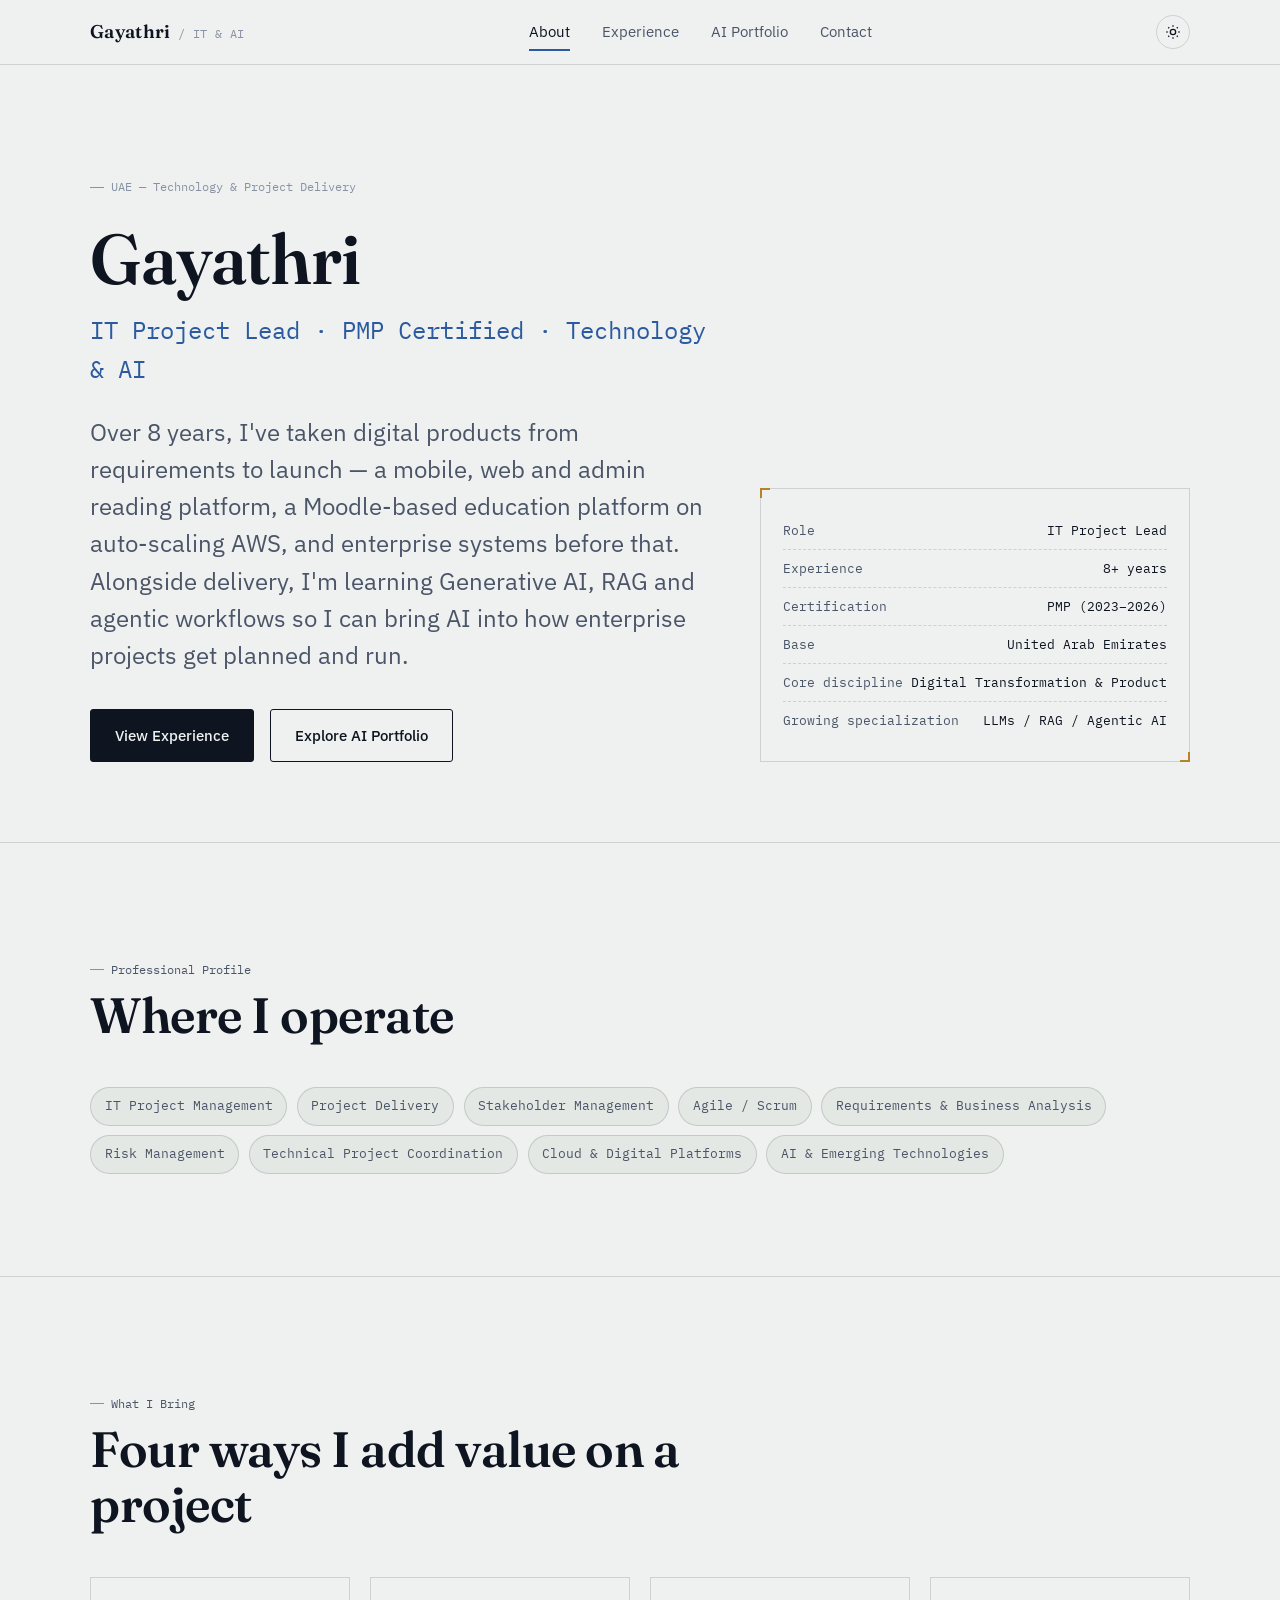
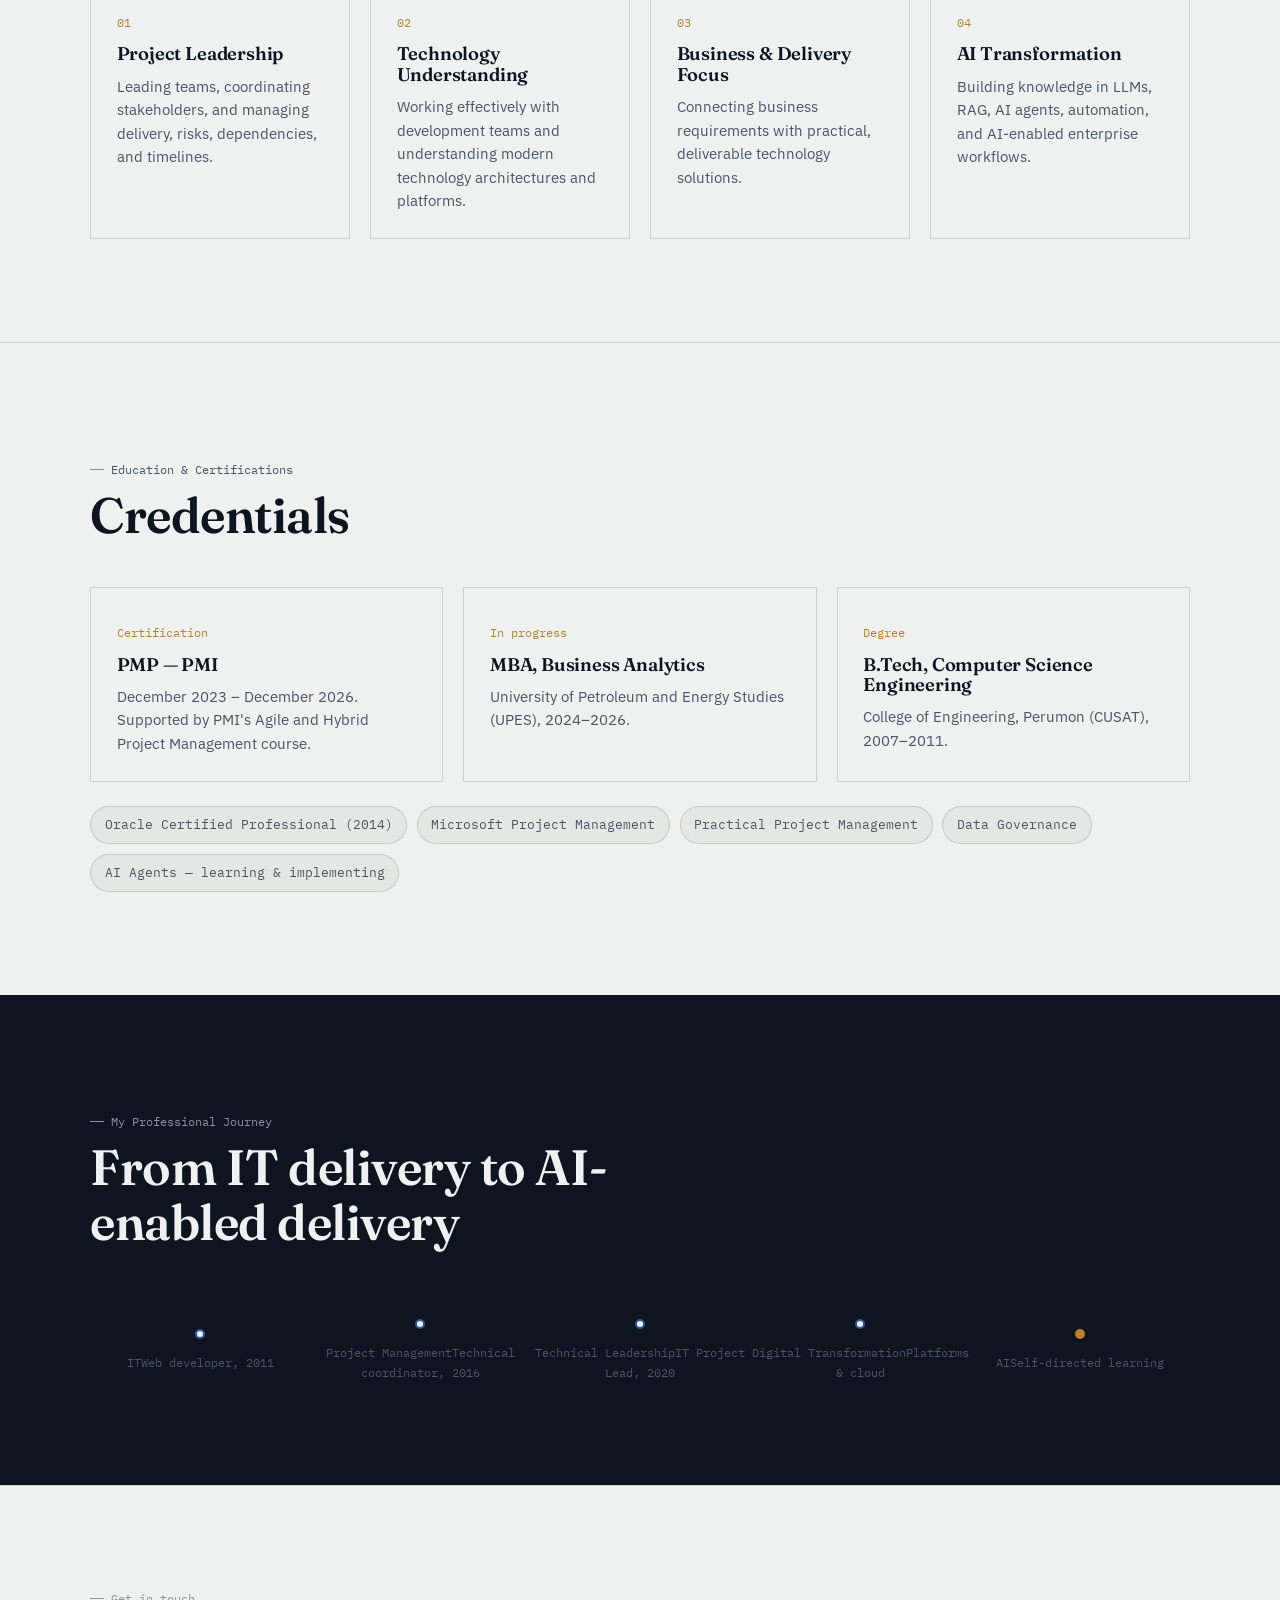
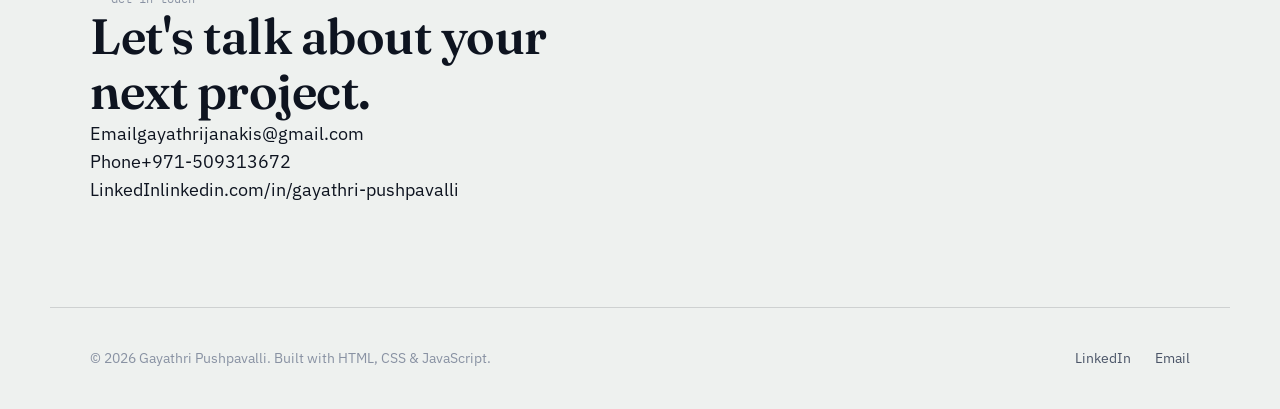
==== commit 2d2e4899: "Add files via upload" ====
--- a/about.html
+++ b/about.html
@@ -176,25 +176,11 @@
       <div class="contact-cta reveal">
         <p class="eyebrow"><span class="tick"></span>Get in touch</p>
         <h2>Let's talk about your next project.</h2>
-        <form class="contact-form" data-contact-form>
-          <div class="field">
-            <label for="name">Name</label>
-            <input type="text" id="name" name="name" required>
-          </div>
-          <div class="field">
-            <label for="email">Email</label>
-            <input type="email" id="email" name="email" required>
-          </div>
-          <div class="field full">
-            <label for="message">Message</label>
-            <textarea id="message" name="message" required></textarea>
-          </div>
-          <div class="full btn-row">
-            <button type="submit" class="btn btn--primary">Send message</button>
-            <button type="button" class="btn btn--ghost" data-download-cv>Download CV</button>
-          </div>
-          <p class="form-note full" data-form-note>Prefer email? <a href="mailto:gayathrijanakis@gmail.com" style="border-bottom:1px solid var(--brass);">gayathrijanakis@gmail.com</a></p>
-        </form>
+        <ul class="contact-list">
+          <li><span class="contact-list__label">Email</span><a href="mailto:gayathrijanakis@gmail.com">gayathrijanakis@gmail.com</a></li>
+          <li><span class="contact-list__label">Phone</span><a href="tel:+971509313672">+971-509313672</a></li>
+          <li><span class="contact-list__label">LinkedIn</span><a href="https://linkedin.com/in/gayathri-pushpavalli" target="_blank" rel="noopener">linkedin.com/in/gayathri-pushpavalli</a></li>
+        </ul>
       </div>
     </div>
   </section>
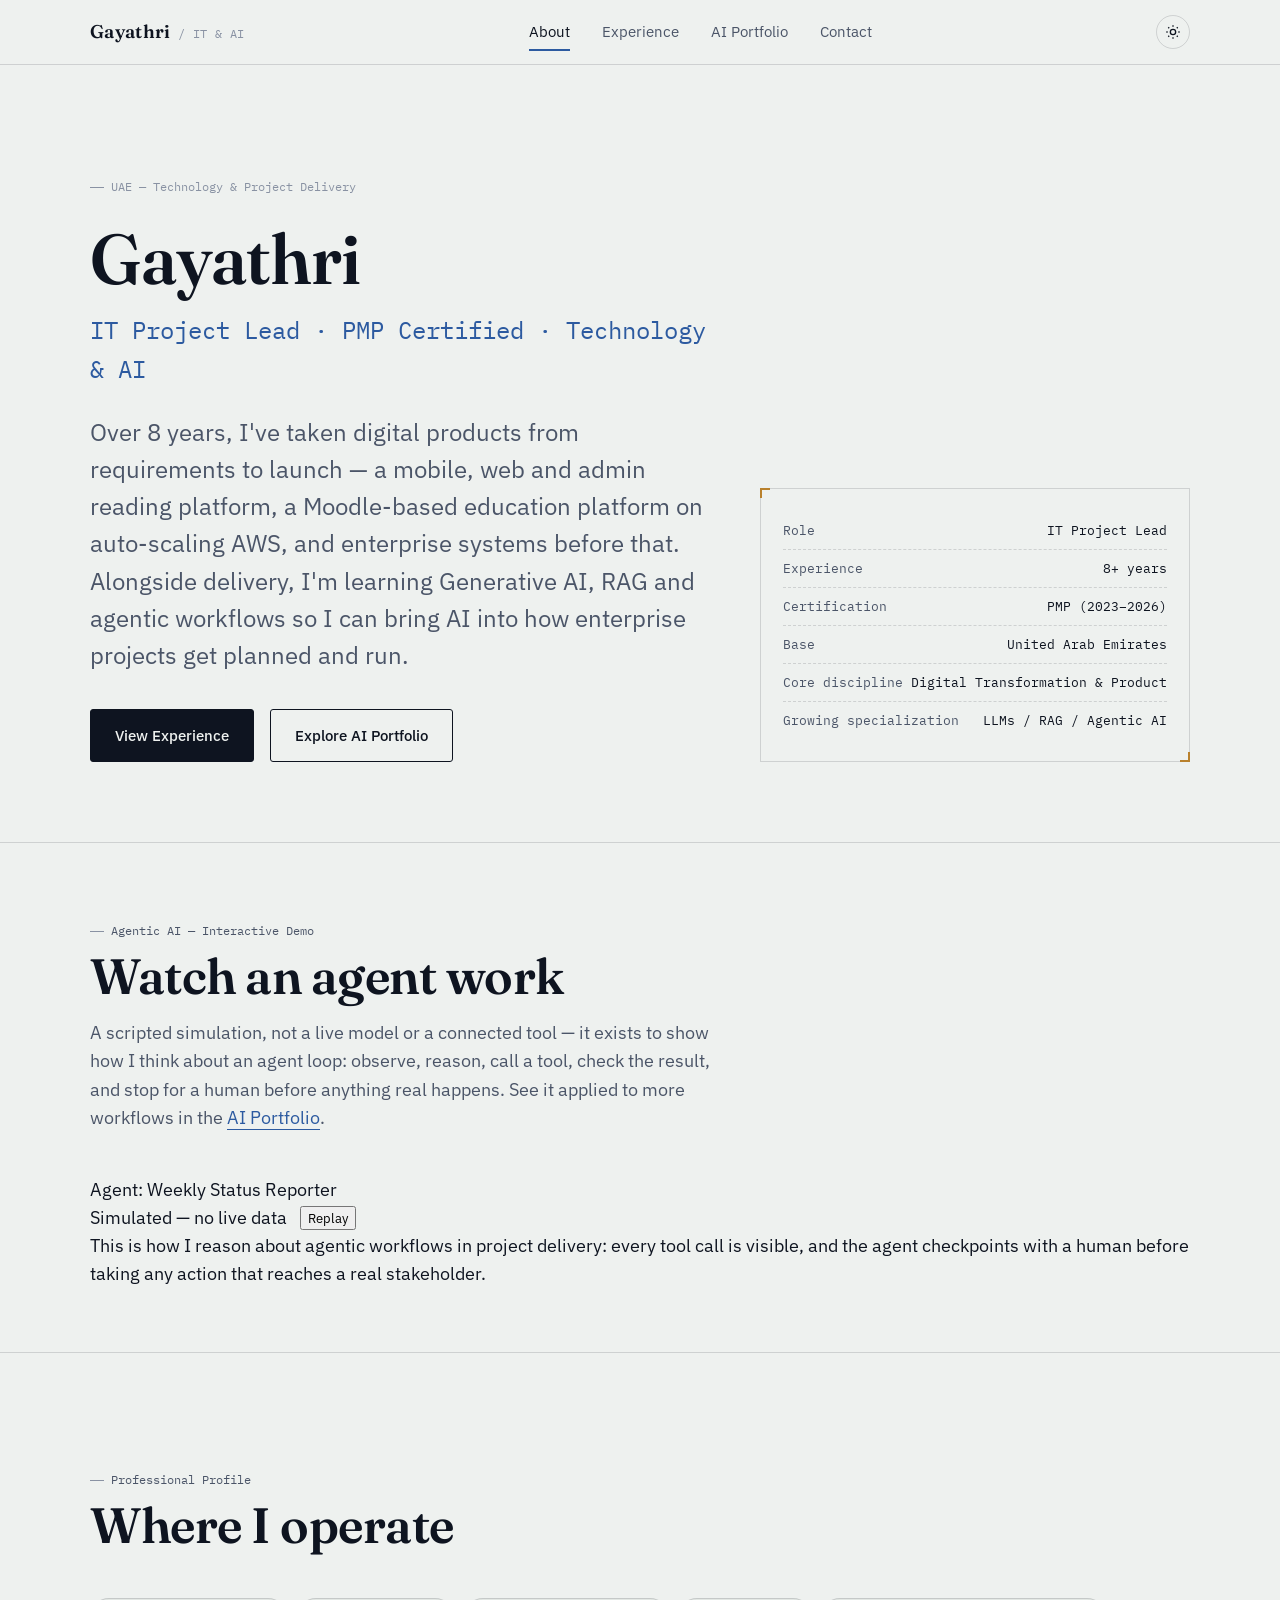
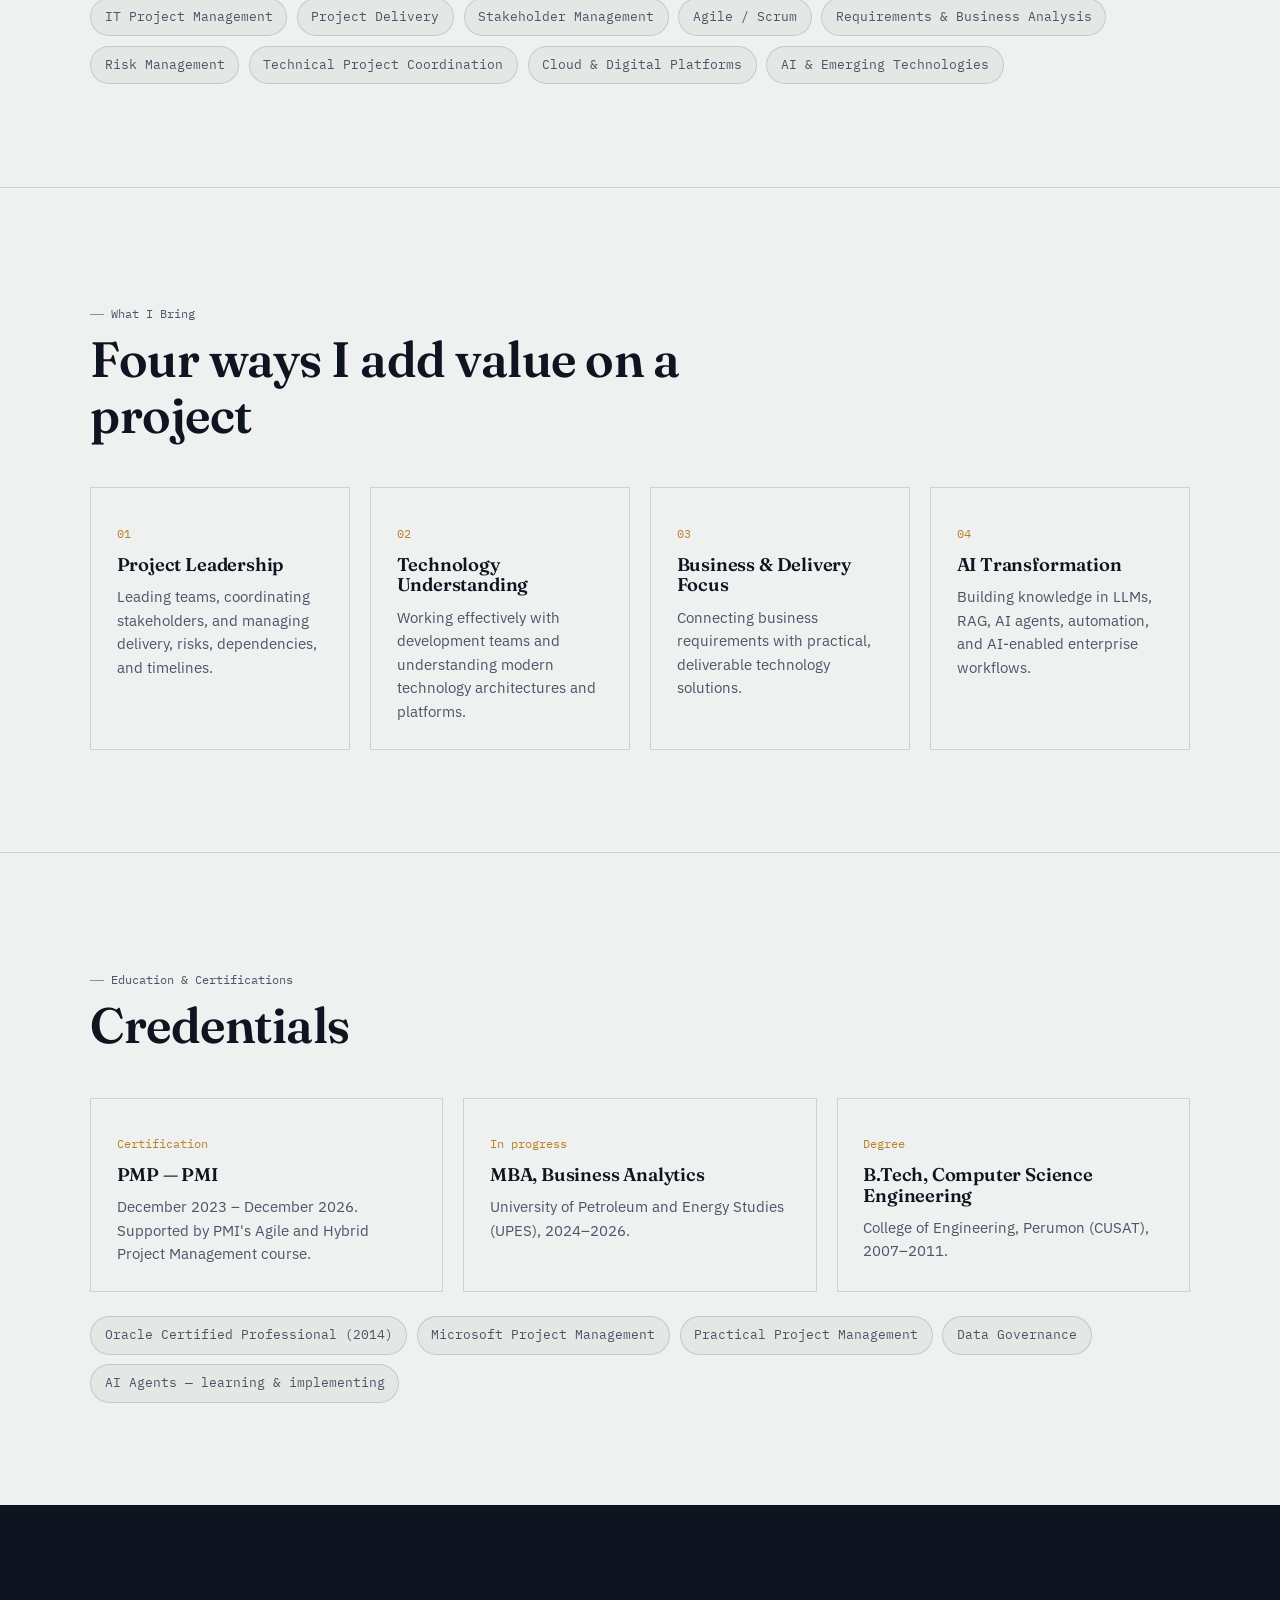
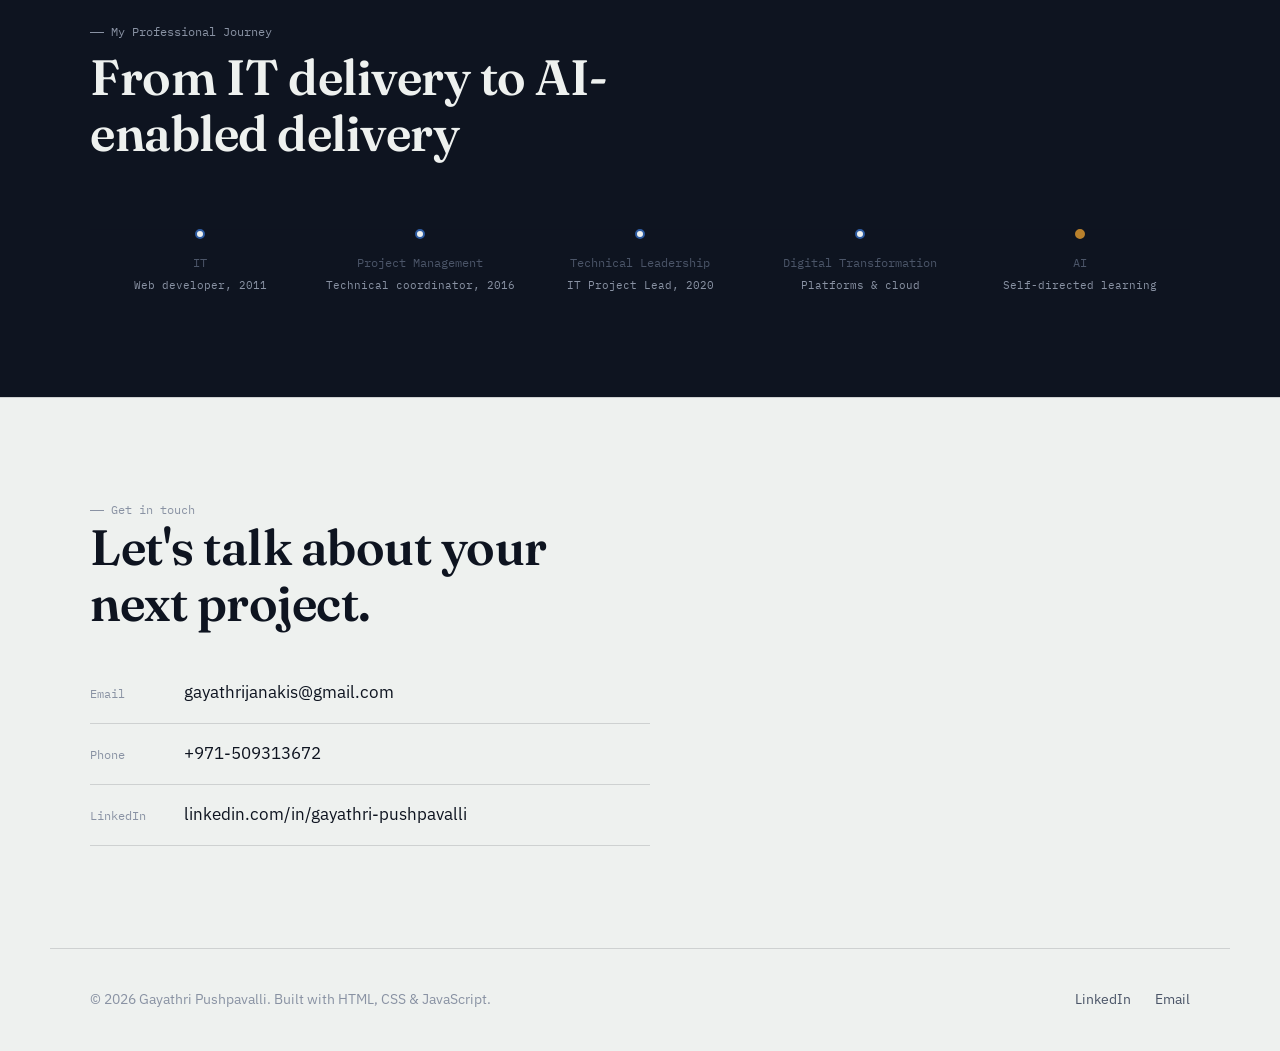
==== commit 7712eb23: "Add files via upload" ====
--- a/about.html
+++ b/about.html
@@ -78,6 +78,34 @@
     </div>
   </section>
 
+  <!-- ============ AGENTIC WORKFLOW DEMO ============ -->
+  <section class="section section--tight">
+    <div class="container">
+      <div class="section-head reveal">
+        <p class="eyebrow"><span class="tick"></span>Agentic AI &mdash; Interactive Demo</p>
+        <h2>Watch an agent work</h2>
+        <p>
+          A scripted simulation, not a live model or a connected tool — it exists to show how I
+          think about an agent loop: observe, reason, call a tool, check the result, and stop for a
+          human before anything real happens. See it applied to more workflows in the
+          <a href="ai-portfolio.html" style="color:var(--blue); border-bottom:1px solid var(--blue);">AI Portfolio</a>.
+        </p>
+      </div>
+
+      <div class="agent-console reveal">
+        <div class="agent-console__header">
+          <div class="agent-console__title"><span class="dot-live"></span> Agent: Weekly Status Reporter</div>
+          <div style="display:flex; align-items:center; gap:0.8rem;">
+            <span class="agent-console__badge">Simulated &mdash; no live data</span>
+            <button class="agent-console__replay" data-agent-replay type="button">Replay</button>
+          </div>
+        </div>
+        <div class="agent-console__log" data-agent-log aria-live="polite"></div>
+        <p class="agent-console__note">This is how I reason about agentic workflows in project delivery: every tool call is visible, and the agent checkpoints with a human before taking any action that reaches a real stakeholder.</p>
+      </div>
+    </div>
+  </section>
+
   <!-- ============ PROFILE ============ -->
   <section class="section">
     <div class="container">
@@ -201,6 +229,7 @@
 </button>
 
 <script src="js/main.js"></script>
+<script src="js/agent-demo.js"></script>
 <script>document.getElementById('year').textContent = new Date().getFullYear();</script>
 </body>
 </html>
--- a/css/style.css
+++ b/css/style.css
@@ -543,3 +543,13 @@
 .mt-lg{ margin-top:3rem; }
 .text-center{ text-align:center; }
 .center-head{ margin-inline:auto; text-align:center; }
+
+/* Sub-caption under journey labels */
+.journey__sub{ display:block; font-size:0.7rem; color:var(--slate-soft); margin-top:0.2rem; }
+
+/* Contact list (replaces the old form) */
+.contact-list{ margin-top:2rem; display:flex; flex-direction:column; max-width:560px; }
+.contact-list li{ display:flex; align-items:baseline; gap:1.5rem; padding-block:1rem; border-bottom:1px solid var(--line); }
+.contact-list__label{ font-family:var(--font-mono); font-size:0.78rem; color:var(--slate-soft); width:70px; flex:none; }
+.contact-list a{ font-size:1.05rem; border-bottom:1px solid transparent; transition:color 0.2s ease, border-color 0.2s ease; word-break:break-word; }
+.contact-list a:hover{ color:var(--blue); border-bottom-color:var(--brass); }
